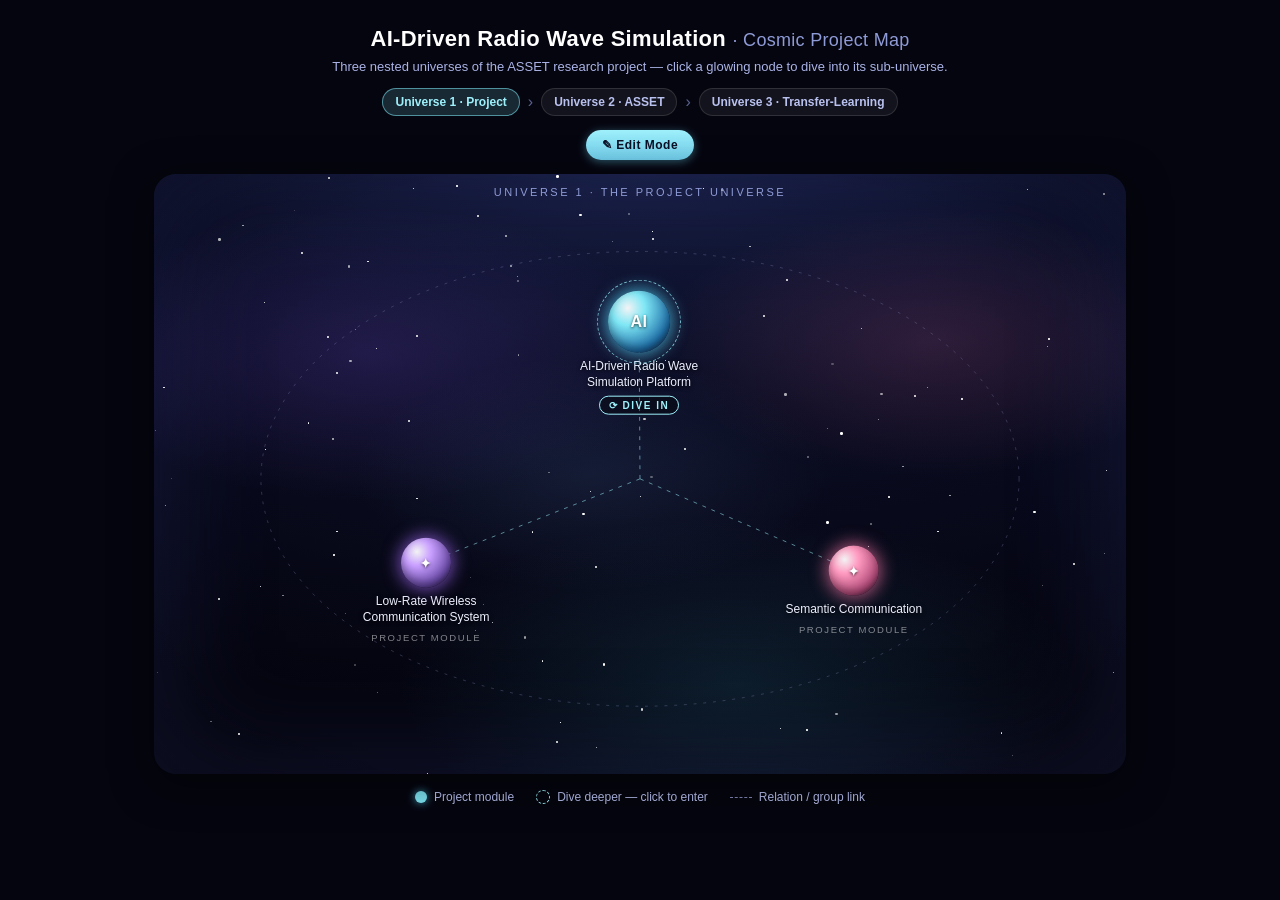
==== asset_cosmic_map.html @ 54007722 "v1.0, 初版" ====
<!DOCTYPE html>
<html lang="en">
<head>
<meta charset="UTF-8">
<meta name="viewport" content="width=device-width, initial-scale=1.0">
<title>AI-Driven Radio Wave Simulation — Cosmic Project Map</title>
<style>
*{box-sizing:border-box;margin:0;padding:0;}
html,body{background:#05050f;}
body{font-family:'Segoe UI',Roboto,'Helvetica Neue',Arial,sans-serif;color:#e9ecff;}
.wrap{max-width:1000px;margin:0 auto;padding:20px 14px 28px;}

.hd{text-align:center;padding:6px 0 14px;}
.title{font-size:22px;font-weight:700;letter-spacing:.3px;color:#fff;}
.title .dim{color:#8f9bd6;font-weight:500;font-size:18px;}
.sub{margin-top:7px;font-size:13px;color:#aab3e6;}
.crumbs{margin-top:14px;display:flex;justify-content:center;align-items:center;gap:8px;flex-wrap:wrap;}
.crumb{padding:6px 12px;border-radius:999px;font-size:12px;font-weight:600;color:#b9c1ef;background:rgba(255,255,255,.06);border:1px solid rgba(255,255,255,.12);cursor:pointer;transition:.2s;}
.crumb.active{background:rgba(127,231,245,.16);border-color:rgba(127,231,245,.55);color:#9ef0fb;}
.crumb:hover{background:rgba(255,255,255,.12);}
.sep{color:#5a628f;}
.editbar{margin-top:14px;display:flex;justify-content:center;align-items:center;gap:10px;flex-wrap:wrap;}
.ebtn{font-size:12px;font-weight:700;letter-spacing:.5px;color:#0b1026;background:linear-gradient(180deg,#9ef0fb,#6fcbe8);border:none;border-radius:999px;padding:8px 16px;cursor:pointer;transition:.2s;box-shadow:0 2px 10px rgba(110,220,250,.4);}
.ebtn:hover{filter:brightness(1.08);}
.ebtn.on{background:linear-gradient(180deg,#ffd98a,#e8b54a);color:#221602;}
.ehint{font-size:11.5px;color:#aab3e6;max-width:540px;}

.stage{position:relative;min-height:600px;border-radius:22px;overflow:hidden;
  background:radial-gradient(120% 90% at 50% 0%, #151b3d 0%, #0a0c22 45%, #05050f 100%);
  box-shadow:inset 0 0 120px rgba(60,70,160,.25), 0 10px 40px rgba(0,0,0,.5);}
.nebula{position:absolute;inset:0;pointer-events:none;
  background:
    radial-gradient(45% 35% at 22% 30%, rgba(120,80,220,.20), transparent 70%),
    radial-gradient(40% 32% at 80% 28%, rgba(230,110,170,.16), transparent 70%),
    radial-gradient(50% 40% at 60% 85%, rgba(60,170,200,.14), transparent 70%),
    radial-gradient(35% 28% at 45% 50%, rgba(120,180,255,.10), transparent 70%);}
.star{position:absolute;border-radius:50%;background:#fff;pointer-events:none;}
.star.tw{animation:tw 3s ease-in-out infinite;}
@keyframes tw{0%,100%{opacity:.12;}50%{opacity:.85;}}
.stage::after{content:"";position:absolute;inset:0;pointer-events:none;background:radial-gradient(90% 90% at 50% 50%, transparent 58%, rgba(0,0,0,.5) 100%);}

.level{position:absolute;inset:0;opacity:0;visibility:hidden;transform:scale(.95);
  transition:opacity .4s ease, transform .4s ease, visibility 0s linear .4s;}
.level.active{opacity:1;visibility:visible;transform:scale(1);
  transition:opacity .4s ease, transform .4s ease, visibility 0s linear 0s;}
.level.leave-deep{transform:scale(1.1);}
.level.leave-shallow{transform:scale(.88);}
.level.enter-deep{transform:scale(1.02);}
.level.enter-shallow{transform:scale(.98);}
.lv-title{position:absolute;top:12px;left:0;right:0;text-align:center;font-size:11px;letter-spacing:2.5px;color:#8f9bd6;text-transform:uppercase;pointer-events:none;}

.links{position:absolute;inset:0;width:100%;height:100%;pointer-events:none;}

.node{position:absolute;transform:translate(-50%,-50%);display:flex;flex-direction:column;align-items:center;gap:6px;cursor:default;z-index:2;}
.node.clickable{cursor:pointer;}
.orb{position:relative;width:50px;height:50px;border-radius:50%;display:flex;align-items:center;justify-content:center;
  background:radial-gradient(circle at 32% 28%, rgba(255,255,255,.95) 0%, var(--c1) 28%, var(--c2) 70%, rgba(15,8,35,.95) 100%);
  box-shadow:0 0 16px 3px var(--glow), inset 0 -4px 8px rgba(0,0,0,.35);
  color:#fff;font-weight:800;font-size:13px;letter-spacing:.5px;}
.orb.core{width:62px;height:62px;font-size:16px;}
.orb .mono{text-shadow:0 1px 3px rgba(0,0,0,.7);}
.node .label{max-width:150px;text-align:center;font-size:12px;line-height:1.32;color:#edf0ff;font-weight:500;text-shadow:0 1px 4px rgba(0,0,0,.9);}
.node .tag{font-size:9.5px;letter-spacing:1.6px;color:rgba(255,255,255,.5);text-transform:uppercase;}
.dive{font-size:10px;font-weight:700;letter-spacing:1.5px;color:var(--dc);background:rgba(0,0,0,.35);border:1px solid var(--dc);padding:3px 9px;border-radius:999px;animation:pulse 1.8s ease-in-out infinite;}
@keyframes pulse{0%,100%{box-shadow:0 0 0 0 rgba(255,255,255,0);}50%{box-shadow:0 0 12px 1px var(--glow);}}
.ring{position:absolute;left:50%;top:50%;width:84px;height:84px;margin-left:-42px;margin-top:-42px;border-radius:50%;border:1.5px dashed var(--dc);opacity:.75;animation:spin 16s linear infinite;pointer-events:none;}
@keyframes spin{to{transform:rotate(360deg);}}
.orbwrap{position:relative;display:flex;align-items:center;justify-content:center;}
.gchip{position:absolute;transform:translate(-50%,-50%);font-size:10.5px;letter-spacing:1.5px;color:var(--gc);text-transform:uppercase;white-space:nowrap;background:rgba(5,5,15,.5);border:1px solid var(--gc);border-radius:999px;padding:4px 11px;z-index:2;}
.pos{display:none;font-size:9.5px;font-weight:600;letter-spacing:.3px;color:#9ef0fb;background:rgba(0,0,0,.55);border:1px solid rgba(158,240,251,.35);padding:1px 6px;border-radius:6px;white-space:nowrap;z-index:3;}
.backbtn{position:absolute;left:12px;bottom:12px;z-index:6;font-size:12px;font-weight:700;letter-spacing:.5px;color:#0b1026;background:linear-gradient(180deg,#c9c3ff,#9e8ce8);border:none;border-radius:999px;padding:8px 16px;cursor:pointer;box-shadow:0 2px 12px rgba(140,120,255,.35);transition:.2s;}
.backbtn:hover{filter:brightness(1.08);}
.editing .pos{display:block;}
.editing .node,.editing .gchip{cursor:grab;touch-action:none;}
.editing .node:active,.editing .gchip:active{cursor:grabbing;}

.legend{display:flex;flex-wrap:wrap;gap:14px 22px;justify-content:center;margin-top:16px;font-size:12px;color:#b9c1ef;}
.legend .li{display:flex;align-items:center;gap:7px;}
.legend .dot{width:12px;height:12px;border-radius:50%;display:inline-block;}
.legend .ldot{width:14px;height:14px;border-radius:50%;border:1.5px dashed #9ef0fb;display:inline-block;}
.legend .ln{width:22px;height:0;border-top:1.5px dashed #7f86b5;display:inline-block;}

@media (max-width:560px){
  .title{font-size:18px;} .title .dim{font-size:15px;}
  .sub{font-size:12px;}
  .stage{min-height:640px;}
  .orb{width:40px;height:40px;font-size:11px;}
  .orb.core{width:48px;height:48px;font-size:14px;}
  .ring{width:66px;height:66px;margin-left:-33px;margin-top:-33px;}
  .node .label{max-width:96px;font-size:10.5px;line-height:1.25;}
  .dive{font-size:9px;padding:2px 7px;}
  .gchip{font-size:9px;padding:3px 8px;}
  .backbtn{left:8px;bottom:8px;font-size:11px;padding:7px 13px;}
}
</style>
</head>
<body>
<div class="wrap">
  <div class="hd">
    <div class="title">AI-Driven Radio Wave Simulation <span class="dim">· Cosmic Project Map</span></div>
    <div class="sub">Three nested universes of the ASSET research project — click a glowing node to dive into its sub-universe.</div>
    <div class="crumbs">
      <span class="crumb active" data-l="1">Universe 1 · Project</span><span class="sep">›</span>
      <span class="crumb" data-l="2">Universe 2 · ASSET</span><span class="sep">›</span>
      <span class="crumb" data-l="3">Universe 3 · Transfer-Learning</span>
    </div>
    <div class="editbar">
      <button id="editBtn" class="ebtn" type="button">✎ Edit Mode</button>
      <button id="copyBtn" class="ebtn" type="button" style="display:none;">📋 Copy positions</button>
      <span id="editHint" class="ehint" style="display:none;">Drag any module to reposition — numbers update live. When done, click Copy positions and paste the list into chat, or just tell me the positions.</span>
    </div>
  </div>

  <div class="stage" id="stage">
    <div class="nebula" id="nebula"></div>

    <!-- LEVEL 1 : THE PROJECT UNIVERSE -->
    <div class="level active" id="lv1">
      <div class="lv-title">Universe 1 · The Project Universe</div>
      <svg class="links" viewBox="0 0 1000 620" preserveAspectRatio="none">
        <ellipse cx="500" cy="315" rx="390" ry="235" stroke="#7f86b5" stroke-dasharray="3 7" fill="none" opacity=".35"/>
        <line x1="500" y1="315" x2="499" y2="184.76" stroke="#9ef0fb" stroke-dasharray="4 6" opacity=".55" data-src-xy="500,315" data-dst="g1"/>
        <line x1="500" y1="315" x2="280" y2="430" stroke="#9ef0fb" stroke-dasharray="4 6" opacity=".55" data-src-xy="500,315" data-dst="g2"/>
        <line x1="500" y1="315" x2="720" y2="430" stroke="#9ef0fb" stroke-dasharray="4 6" opacity=".55" data-src-xy="500,315" data-dst="g3"/>
      </svg>
      <div class="node clickable" data-id="g1" style="left:49.9%;top:29.8%;--dc:#9ef0fb;--glow:rgba(80,200,235,.7);" data-goto="2">
        <div class="orbwrap">
          <div class="ring"></div>
          <div class="orb core" style="--c1:#7fe7f5;--c2:#1f6fa8;--glow:rgba(80,200,235,.7);"><span class="mono">AI</span></div>
        </div>
        <div class="label">AI-Driven Radio Wave Simulation Platform</div>
        <div class="dive">⟳ DIVE IN</div>
      </div>
      <div class="node" data-id="g2" style="left:28%;top:69.4%;">
        <div class="orb" style="--c1:#c9a0ff;--c2:#6a4aa8;--glow:rgba(170,110,255,.6);"><span class="mono">✦</span></div>
        <div class="label">Low-Rate Wireless Communication System</div>
        <div class="tag">Project Module</div>
      </div>
      <div class="node" data-id="g3" style="left:72%;top:69.4%;">
        <div class="orb" style="--c1:#ff9ac0;--c2:#b04a78;--glow:rgba(255,120,170,.6);"><span class="mono">✦</span></div>
        <div class="label">Semantic Communication</div>
        <div class="tag">Project Module</div>
      </div>
    </div>

    <!-- LEVEL 2 : THE ASSET UNIVERSE -->
    <div class="level" id="lv2">
      <div class="lv-title">Universe 2 · The ASSET Universe</div>
      <svg class="links" viewBox="0 0 1000 620" preserveAspectRatio="none">
        <!-- orbit rings removed to fit the new freeform layout -->
        <line x1="500" y1="334.8" x2="342" y2="193.44" stroke="#b98cff" stroke-dasharray="3 5" opacity=".5" data-src="asset" data-dst="a1"/>
        <line x1="500" y1="334.8" x2="152" y2="234.36" stroke="#b98cff" stroke-dasharray="3 5" opacity=".5" data-src="asset" data-dst="a2"/>
        <line x1="500" y1="334.8" x2="165" y2="441.44" stroke="#b98cff" stroke-dasharray="3 5" opacity=".5" data-src="asset" data-dst="a3"/>
        <line x1="500" y1="334.8" x2="348" y2="481.74" stroke="#b98cff" stroke-dasharray="3 5" opacity=".5" data-src="asset" data-dst="a4"/>
        <line x1="500" y1="334.8" x2="627" y2="196.54" stroke="#ff8ab8" stroke-dasharray="3 5" opacity=".5" data-src="asset" data-dst="b1"/>
        <line x1="500" y1="334.8" x2="780" y2="195.3" stroke="#ff8ab8" stroke-dasharray="3 5" opacity=".5" data-src="asset" data-dst="b2"/>
        <line x1="500" y1="334.8" x2="886" y2="345.96" stroke="#ff8ab8" stroke-dasharray="3 5" opacity=".5" data-src="asset" data-dst="b3"/>
        <line x1="500" y1="334.8" x2="806" y2="456.94" stroke="#ff8ab8" stroke-dasharray="3 5" opacity=".5" data-src="asset" data-dst="b4"/>
        <line x1="500" y1="334.8" x2="633" y2="473.06" stroke="#ff8ab8" stroke-dasharray="3 5" opacity=".5" data-src="asset" data-dst="b5"/>
      </svg>
      <div class="gchip" data-id="chip1" style="left:15.2%;top:14.3%;--gc:#b98cff;">Group 1 · Learning &amp; Large-Scale</div>
      <div class="gchip" data-id="chip2" style="left:86%;top:19%;--gc:#ff8ab8;">Group 2 · Rendering &amp; Small-Scale</div>
      <div class="node clickable" data-id="asset" style="left:50%;top:54%;--dc:#ffd98a;--glow:rgba(255,190,100,.7);" data-goto="3">
        <div class="orbwrap">
          <div class="ring"></div>
          <div class="orb core" style="--c1:#ffe08a;--c2:#c07a20;--glow:rgba(255,190,100,.7);"><span class="mono">ASSET</span></div>
        </div>
        <div class="label">ASSET Core</div>
        <div class="dive">⟳ DIVE IN</div>
      </div>
      <div class="node" data-id="a1" style="left:34.2%;top:31.2%;">
        <div class="orb" style="--c1:#c9a0ff;--c2:#6a4aa8;--glow:rgba(170,110,255,.6);"><span class="mono">✦</span></div>
        <div class="label">Federated Transfer Learning</div>
        <div class="tag">Module</div>
      </div>
      <div class="node" data-id="a2" style="left:15.2%;top:37.8%;">
        <div class="orb" style="--c1:#c9a0ff;--c2:#6a4aa8;--glow:rgba(170,110,255,.6);"><span class="mono">✦</span></div>
        <div class="label">Clustering</div>
        <div class="tag">Module</div>
      </div>
      <div class="node" data-id="a3" style="left:16.5%;top:71.2%;">
        <div class="orb" style="--c1:#c9a0ff;--c2:#6a4aa8;--glow:rgba(170,110,255,.6);"><span class="mono">✦</span></div>
        <div class="label">Regional Knowledge-Weighted Fusion</div>
        <div class="tag">Module</div>
      </div>
      <div class="node" data-id="a4" style="left:34.8%;top:77.7%;">
        <div class="orb" style="--c1:#c9a0ff;--c2:#6a4aa8;--glow:rgba(170,110,255,.6);"><span class="mono">✦</span></div>
        <div class="label">Large-Scale Radio Wave Simulation</div>
        <div class="tag">Module</div>
      </div>
      <div class="node" data-id="b1" style="left:62.7%;top:31.7%;">
        <div class="orb" style="--c1:#ff9ac0;--c2:#b04a78;--glow:rgba(255,120,170,.6);"><span class="mono">3DGS</span></div>
        <div class="label">3DGS</div>
        <div class="tag">Module</div>
      </div>
      <div class="node" data-id="b2" style="left:78%;top:31.5%;">
        <div class="orb" style="--c1:#ff9ac0;--c2:#b04a78;--glow:rgba(255,120,170,.6);"><span class="mono">UE5</span></div>
        <div class="label">UE5</div>
        <div class="tag">Module</div>
      </div>
      <div class="node" data-id="b3" style="left:88.6%;top:55.8%;">
        <div class="orb" style="--c1:#ff9ac0;--c2:#b04a78;--glow:rgba(255,120,170,.6);"><span class="mono">✦</span></div>
        <div class="label">Physical Phenomena Simulation</div>
        <div class="tag">Module</div>
      </div>
      <div class="node" data-id="b4" style="left:80.6%;top:73.7%;">
        <div class="orb" style="--c1:#ff9ac0;--c2:#b04a78;--glow:rgba(255,120,170,.6);"><span class="mono">✦</span></div>
        <div class="label">Measured-Data Calibration</div>
        <div class="tag">Module</div>
      </div>
      <div class="node" data-id="b5" style="left:63.3%;top:76.3%;">
        <div class="orb" style="--c1:#ff9ac0;--c2:#b04a78;--glow:rgba(255,120,170,.6);"><span class="mono">✦</span></div>
        <div class="label">Small-Scale Radio Wave Simulation</div>
        <div class="tag">Module</div>
      </div>
    </div>

    <!-- LEVEL 3 : THE TRANSFER-LEARNING UNIVERSE -->
    <div class="level" id="lv3">
      <div class="lv-title">Universe 3 · The Transfer-Learning Universe</div>
      <svg class="links" viewBox="0 0 1000 620" preserveAspectRatio="none">
        <line x1="503" y1="356.5" x2="501" y2="136.4" stroke="#9ef0fb" stroke-dasharray="3 5" opacity=".5" data-src="tls" data-dst="c1"/>
        <line x1="503" y1="356.5" x2="300" y2="469.96" stroke="#ffd98a" stroke-dasharray="3 5" opacity=".5" data-src="tls" data-dst="c2"/>
        <line x1="503" y1="356.5" x2="695" y2="476.78" stroke="#ffd98a" stroke-dasharray="3 5" opacity=".5" data-src="tls" data-dst="c3"/>
      </svg>
      <div class="gchip" data-id="chip3" style="left:67.2%;top:13.8%;--gc:#9ef0fb;">Branch A</div>
      <div class="gchip" data-id="chip4" style="left:49.2%;top:88.9%;--gc:#ffd98a;">Branch B</div>
      <div class="node" data-id="tls" style="left:50.3%;top:57.5%;">
        <div class="orb core" style="--c1:#7fe7f5;--c2:#1f6fa8;--glow:rgba(80,200,235,.7);"><span class="mono">TLS</span></div>
        <div class="label">Transfer Learning Radio Wave Simulation System</div>
        <div class="tag">System Core</div>
      </div>
      <div class="node" data-id="c1" style="left:50.1%;top:22%;">
        <div class="orb" style="--c1:#7fe7f5;--c2:#1f6fa8;--glow:rgba(80,200,235,.6);"><span class="mono">URAS</span></div>
        <div class="label">URAS Active Sampling</div>
        <div class="tag">Module</div>
      </div>
      <div class="node" data-id="c2" style="left:30%;top:75.8%;">
        <div class="orb" style="--c1:#ffd98a;--c2:#b07420;--glow:rgba(255,190,100,.6);"><span class="mono">✦</span></div>
        <div class="label">Active Update</div>
        <div class="tag">Module</div>
      </div>
      <div class="node" data-id="c3" style="left:69.5%;top:76.9%;">
        <div class="orb" style="--c1:#ffd98a;--c2:#b07420;--glow:rgba(255,190,100,.6);"><span class="mono">✦</span></div>
        <div class="label">Knowledge Fusion</div>
        <div class="tag">Module</div>
      </div>
    </div>
    <button id="backBtn" class="backbtn" type="button" style="display:none;">← Back</button>
  </div>

  <div class="legend">
    <span class="li"><span class="dot" style="background:#7fe7f5;box-shadow:0 0 8px rgba(80,200,235,.8);"></span>Project module</span>
    <span class="li"><span class="ldot"></span>Dive deeper — click to enter</span>
    <span class="li"><span class="ln"></span>Relation / group link</span>
  </div>
</div>

<script>
(function(){
  try{
    var nebula=document.getElementById('nebula');
    if(nebula){
      for(var i=0;i<110;i++){
        var s=document.createElement('div');
        var tw=Math.random()<0.45;
        s.className=tw?'star tw':'star';
        var sz=Math.random()*2+0.6;
        s.style.width=sz+'px'; s.style.height=sz+'px';
        s.style.left=(Math.random()*100)+'%';
        s.style.top=(Math.random()*100)+'%';
        if(!tw){ s.style.opacity=(0.25+Math.random()*0.6); }
        if(tw){ s.style.animationDelay=(Math.random()*3)+'s'; }
        nebula.appendChild(s);
      }
    }
    var state={current:1,busy:false};
    var levels={1:document.getElementById('lv1'),2:document.getElementById('lv2'),3:document.getElementById('lv3')};
    var crumbs=document.querySelectorAll('.crumb');
    function setCrumb(l){
      for(var i=0;i<crumbs.length;i++){
        if(parseInt(crumbs[i].getAttribute('data-l'),10)===l){ crumbs[i].classList.add('active'); }
        else{ crumbs[i].classList.remove('active'); }
      }
    }
    function go(n){
      if(n===state.current||state.busy){ return; }
      var cur=levels[state.current];
      var nxt=levels[n];
      if(!cur||!nxt){ return; }
      state.busy=true;
      var deeper=n>state.current;
      nxt.classList.add('active');
      if(deeper){ cur.classList.add('leave-deep'); nxt.classList.add('enter-deep'); }
      else{ cur.classList.add('leave-shallow'); nxt.classList.add('enter-shallow'); }
      state.current=n;
      setCrumb(n);
      updateBack();
      setTimeout(function(){
        cur.classList.remove('active','leave-deep','leave-shallow');
        nxt.classList.remove('enter-deep','enter-shallow');
        state.busy=false;
      },430);
    }
    var clickables=document.querySelectorAll('.node.clickable');
    for(var k=0;k<clickables.length;k++){
      clickables[k].addEventListener('click',function(){
        if(editing){ return; }
        var t=this.getAttribute('data-goto');
        if(t){ go(parseInt(t,10)); }
      });
    }
    for(var m=0;m<crumbs.length;m++){
      crumbs[m].addEventListener('click',function(){
        go(parseInt(this.getAttribute('data-l'),10));
      });
    }

    // Back-to-previous-universe button
    var backBtn=document.getElementById('backBtn');
    function updateBack(){
      if(!backBtn){ return; }
      if(state.current>1){
        backBtn.style.display='inline-block';
        backBtn.textContent='← Back to Universe '+(state.current-1);
      }else{
        backBtn.style.display='none';
      }
    }
    if(backBtn){ backBtn.addEventListener('click',function(){ go(state.current-1); }); }
    updateBack();

    // ================= Edit mode: drag to reposition =================
    var editing=false;
    var editBtn=document.getElementById('editBtn');
    var copyBtn=document.getElementById('copyBtn');
    var editHint=document.getElementById('editHint');
    var wrap=document.querySelector('.wrap');
    var allPos=stage.querySelectorAll('.node, .gchip');
    var nodeById={};
    for(var pi=0;pi<allPos.length;pi++){ nodeById[allPos[pi].getAttribute('data-id')]=allPos[pi]; }
    function clampV(v,a,b){ return Math.max(a, Math.min(b, v)); }
    function makeReadouts(){
      for(var i=0;i<allPos.length;i++){
        var n=allPos[i];
        if(n && !n.querySelector('.pos')){
          var b=document.createElement('div');
          b.className='pos';
          b.textContent='L '+parseFloat(n.style.left).toFixed(1)+'% · T '+parseFloat(n.style.top).toFixed(1)+'%';
          n.appendChild(b);
        }
      }
    }
    function updateReadout(el){
      var p=el.querySelector('.pos');
      if(p){ p.textContent='L '+parseFloat(el.style.left).toFixed(1)+'% · T '+parseFloat(el.style.top).toFixed(1)+'%'; }
    }
    function centerOf(el){
      var sr=stage.getBoundingClientRect();
      var tgt=el.querySelector('.orb')||el;
      var r=tgt.getBoundingClientRect();
      return [ (r.left-sr.left+r.width/2)/sr.width*1000,
               (r.top-sr.top+r.height/2)/sr.height*620 ];
    }
    function updateLines(id){
      var lines=stage.querySelectorAll('line');
      for(var i=0;i<lines.length;i++){
        var ln=lines[i];
        if(ln.getAttribute('data-dst')!==id && ln.getAttribute('data-src')!==id){ continue; }
        var a, b;
        if(ln.hasAttribute('data-src-xy')){ a=ln.getAttribute('data-src-xy').split(',').map(Number); }
        else{ var se=nodeById[ln.getAttribute('data-src')]; a=se?centerOf(se):[500,300]; }
        var de=nodeById[ln.getAttribute('data-dst')]; b=de?centerOf(de):[500,300];
        ln.setAttribute('x1',a[0]); ln.setAttribute('y1',a[1]);
        ln.setAttribute('x2',b[0]); ln.setAttribute('y2',b[1]);
      }
    }
    var dragState=null;
    function onDown(e){
      if(!editing){ return; }
      var t=e.target.closest('.node, .gchip');
      if(!t || !stage.contains(t)){ return; }
      var r=stage.getBoundingClientRect();
      dragState={el:t, startX:e.clientX, startY:e.clientY,
        baseL:parseFloat(t.style.left)||0, baseT:parseFloat(t.style.top)||0, rect:r};
      try{ t.setPointerCapture(e.pointerId); }catch(err){}
      e.preventDefault();
    }
    function onMove(e){
      if(!dragState){ return; }
      var dx=e.clientX-dragState.startX, dy=e.clientY-dragState.startY;
      var newL=clampV(dragState.baseL + dx/dragState.rect.width*100, 1, 99);
      var newT=clampV(dragState.baseT + dy/dragState.rect.height*100, 1, 99);
      dragState.el.style.left=newL.toFixed(1)+'%';
      dragState.el.style.top=newT.toFixed(1)+'%';
      updateReadout(dragState.el);
      var id=dragState.el.getAttribute('data-id');
      if(id){ updateLines(id); }
    }
    function onUp(){ dragState=null; }
    if(editBtn){
      editBtn.addEventListener('click',function(){
        editing=!editing;
        if(wrap){ wrap.classList.toggle('editing', editing); }
        editBtn.textContent=editing?'✓ Done':'✎ Edit Mode';
        editBtn.classList.toggle('on', editing);
        if(copyBtn){ copyBtn.style.display=editing?'inline-block':'none'; }
        if(editHint){ editHint.style.display=editing?'inline-block':'none'; }
        if(editing){ makeReadouts(); }
      });
    }
    if(copyBtn){
      copyBtn.addEventListener('click',function(){
        var arr=[];
        var items=stage.querySelectorAll('.node, .gchip');
        for(var i=0;i<items.length;i++){
          var id=items[i].getAttribute('data-id');
          if(id){ arr.push(id+' : left='+items[i].style.left+'  top='+items[i].style.top); }
        }
        var text=arr.join('\n');
        var ta=document.createElement('textarea');
        ta.value=text;
        ta.style.position='fixed'; ta.style.opacity='0';
        document.body.appendChild(ta);
        ta.select();
        var ok=false;
        try{ ok=document.execCommand('copy'); }catch(err){}
        document.body.removeChild(ta);
        if(editHint){
          editHint.textContent=ok
            ?'Copied! Paste the list into chat and I will lock it into the file.'
            :'Copy failed — screenshot or read the numbers aloud instead.';
          setTimeout(function(){
            editHint.textContent='Drag any module to reposition — numbers update live. When done, click Copy positions and paste the list into chat, or just tell me the positions.';
          }, 3500);
        }
      });
    }
    document.addEventListener('pointerdown', onDown);
    document.addEventListener('pointermove', onMove);
    document.addEventListener('pointerup', onUp);

    // initialize all line endpoints to sphere centers on load
    for(var li in nodeById){
      if(nodeById.hasOwnProperty(li)){ updateLines(li); }
    }
  }catch(err){ console.error(err); }
})();
</script>
</body>
</html>
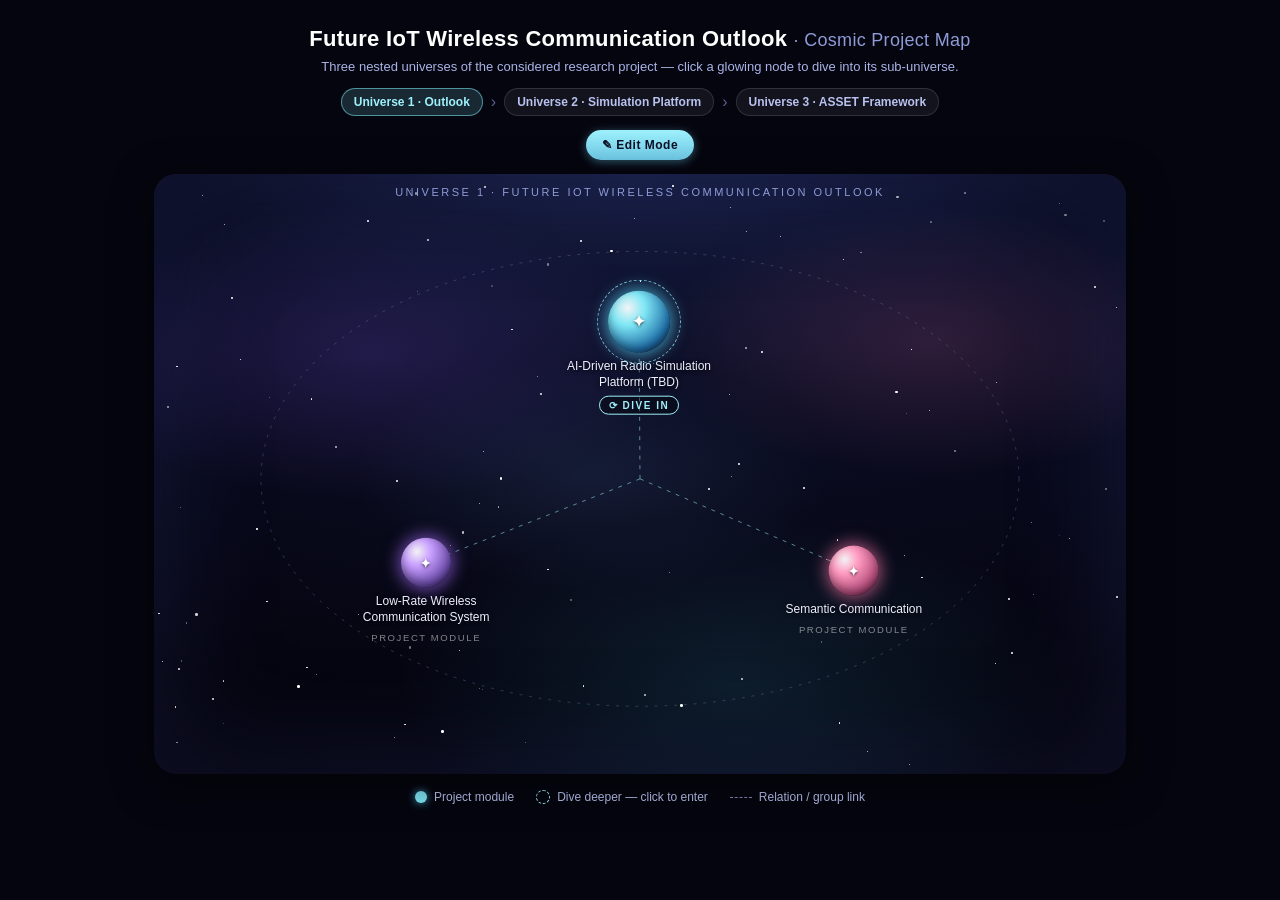
==== commit 091ec153: "v1.1" ====
--- a/asset_cosmic_map.html
+++ b/asset_cosmic_map.html
@@ -3,7 +3,7 @@
 <head>
 <meta charset="UTF-8">
 <meta name="viewport" content="width=device-width, initial-scale=1.0">
-<title>AI-Driven Radio Wave Simulation — Cosmic Project Map</title>
+<title>Future IoT Wireless Communication Outlook</title>
 <style>
 *{box-sizing:border-box;margin:0;padding:0;}
 html,body{background:#05050f;}
@@ -97,12 +97,12 @@
 <body>
 <div class="wrap">
   <div class="hd">
-    <div class="title">AI-Driven Radio Wave Simulation <span class="dim">· Cosmic Project Map</span></div>
-    <div class="sub">Three nested universes of the ASSET research project — click a glowing node to dive into its sub-universe.</div>
+    <div class="title">Future IoT Wireless Communication Outlook <span class="dim">· Cosmic Project Map</span></div>
+    <div class="sub">Three nested universes of the considered research project — click a glowing node to dive into its sub-universe.</div>
     <div class="crumbs">
-      <span class="crumb active" data-l="1">Universe 1 · Project</span><span class="sep">›</span>
-      <span class="crumb" data-l="2">Universe 2 · ASSET</span><span class="sep">›</span>
-      <span class="crumb" data-l="3">Universe 3 · Transfer-Learning</span>
+      <span class="crumb active" data-l="1">Universe 1 · Outlook</span><span class="sep">›</span>
+      <span class="crumb" data-l="2">Universe 2 · Simulation Platform</span><span class="sep">›</span>
+      <span class="crumb" data-l="3">Universe 3 · ASSET Framework</span>
     </div>
     <div class="editbar">
       <button id="editBtn" class="ebtn" type="button">✎ Edit Mode</button>
@@ -116,7 +116,7 @@
 
     <!-- LEVEL 1 : THE PROJECT UNIVERSE -->
     <div class="level active" id="lv1">
-      <div class="lv-title">Universe 1 · The Project Universe</div>
+      <div class="lv-title">Universe 1 · Future IoT Wireless Communication Outlook</div>
       <svg class="links" viewBox="0 0 1000 620" preserveAspectRatio="none">
         <ellipse cx="500" cy="315" rx="390" ry="235" stroke="#7f86b5" stroke-dasharray="3 7" fill="none" opacity=".35"/>
         <line x1="500" y1="315" x2="499" y2="184.76" stroke="#9ef0fb" stroke-dasharray="4 6" opacity=".55" data-src-xy="500,315" data-dst="g1"/>
@@ -126,9 +126,9 @@
       <div class="node clickable" data-id="g1" style="left:49.9%;top:29.8%;--dc:#9ef0fb;--glow:rgba(80,200,235,.7);" data-goto="2">
         <div class="orbwrap">
           <div class="ring"></div>
-          <div class="orb core" style="--c1:#7fe7f5;--c2:#1f6fa8;--glow:rgba(80,200,235,.7);"><span class="mono">AI</span></div>
+          <div class="orb core" style="--c1:#7fe7f5;--c2:#1f6fa8;--glow:rgba(80,200,235,.7);"><span class="mono">✦</span></div>
         </div>
-        <div class="label">AI-Driven Radio Wave Simulation Platform</div>
+        <div class="label">AI-Driven Radio Simulation Platform (TBD)</div>
         <div class="dive">⟳ DIVE IN</div>
       </div>
       <div class="node" data-id="g2" style="left:28%;top:69.4%;">
@@ -145,7 +145,7 @@
 
     <!-- LEVEL 2 : THE ASSET UNIVERSE -->
     <div class="level" id="lv2">
-      <div class="lv-title">Universe 2 · The ASSET Universe</div>
+      <div class="lv-title">Universe 2 · AI-Driven Radio Simulation Platform (TBD)</div>
       <svg class="links" viewBox="0 0 1000 620" preserveAspectRatio="none">
         <!-- orbit rings removed to fit the new freeform layout -->
         <line x1="500" y1="334.8" x2="342" y2="193.44" stroke="#b98cff" stroke-dasharray="3 5" opacity=".5" data-src="asset" data-dst="a1"/>
@@ -158,14 +158,14 @@
         <line x1="500" y1="334.8" x2="806" y2="456.94" stroke="#ff8ab8" stroke-dasharray="3 5" opacity=".5" data-src="asset" data-dst="b4"/>
         <line x1="500" y1="334.8" x2="633" y2="473.06" stroke="#ff8ab8" stroke-dasharray="3 5" opacity=".5" data-src="asset" data-dst="b5"/>
       </svg>
-      <div class="gchip" data-id="chip1" style="left:15.2%;top:14.3%;--gc:#b98cff;">Group 1 · Learning &amp; Large-Scale</div>
-      <div class="gchip" data-id="chip2" style="left:86%;top:19%;--gc:#ff8ab8;">Group 2 · Rendering &amp; Small-Scale</div>
+      <div class="gchip" data-id="chip1" style="left:20%;top:15%;--gc:#b98cff;">Project 1 · Large-Scale Radio Simulation</div>
+      <div class="gchip" data-id="chip2" style="left:80%;top:15%;--gc:#ff8ab8;">Project 2 · Small-Scale Radio Simulation</div>
       <div class="node clickable" data-id="asset" style="left:50%;top:54%;--dc:#ffd98a;--glow:rgba(255,190,100,.7);" data-goto="3">
         <div class="orbwrap">
           <div class="ring"></div>
-          <div class="orb core" style="--c1:#ffe08a;--c2:#c07a20;--glow:rgba(255,190,100,.7);"><span class="mono">ASSET</span></div>
+          <div class="orb core" style="--c1:#ffe08a;--c2:#c07a20;--glow:rgba(255,190,100,.7);"><span class="mono">✦</span></div>
         </div>
-        <div class="label">ASSET Core</div>
+        <div class="label">ASSET Framework</div>
         <div class="dive">⟳ DIVE IN</div>
       </div>
       <div class="node" data-id="a1" style="left:34.2%;top:31.2%;">
@@ -175,26 +175,26 @@
       </div>
       <div class="node" data-id="a2" style="left:15.2%;top:37.8%;">
         <div class="orb" style="--c1:#c9a0ff;--c2:#6a4aa8;--glow:rgba(170,110,255,.6);"><span class="mono">✦</span></div>
-        <div class="label">Clustering</div>
-        <div class="tag">Module</div>
-      </div>
-      <div class="node" data-id="a3" style="left:16.5%;top:71.2%;">
+        <div class="label">Geospatial Clustering</div>
+        <div class="tag">Module</div>
+      </div>
+      <div class="node" data-id="a3" style="left:15.2%;top:71.2%;">
         <div class="orb" style="--c1:#c9a0ff;--c2:#6a4aa8;--glow:rgba(170,110,255,.6);"><span class="mono">✦</span></div>
-        <div class="label">Regional Knowledge-Weighted Fusion</div>
+        <div class="label">Weighted Knowledge Fusion Mechanism</div>
         <div class="tag">Module</div>
       </div>
       <div class="node" data-id="a4" style="left:34.8%;top:77.7%;">
         <div class="orb" style="--c1:#c9a0ff;--c2:#6a4aa8;--glow:rgba(170,110,255,.6);"><span class="mono">✦</span></div>
-        <div class="label">Large-Scale Radio Wave Simulation</div>
-        <div class="tag">Module</div>
-      </div>
-      <div class="node" data-id="b1" style="left:62.7%;top:31.7%;">
-        <div class="orb" style="--c1:#ff9ac0;--c2:#b04a78;--glow:rgba(255,120,170,.6);"><span class="mono">3DGS</span></div>
+        <div class="label">Large-Scale Spatial Modeling (LSSM)</div>
+        <div class="tag">Module</div>
+      </div>
+      <div class="node" data-id="b1" style="left:65.8%;top:31.2%;">
+        <div class="orb" style="--c1:#ff9ac0;--c2:#b04a78;--glow:rgba(255,120,170,.6);"><span class="mono">✦</span></div>
         <div class="label">3DGS</div>
         <div class="tag">Module</div>
       </div>
-      <div class="node" data-id="b2" style="left:78%;top:31.5%;">
-        <div class="orb" style="--c1:#ff9ac0;--c2:#b04a78;--glow:rgba(255,120,170,.6);"><span class="mono">UE5</span></div>
+      <div class="node" data-id="b2" style="left:80%;top:31.2%;">
+        <div class="orb" style="--c1:#ff9ac0;--c2:#b04a78;--glow:rgba(255,120,170,.6);"><span class="mono">✦</span></div>
         <div class="label">UE5</div>
         <div class="tag">Module</div>
       </div>
@@ -203,35 +203,35 @@
         <div class="label">Physical Phenomena Simulation</div>
         <div class="tag">Module</div>
       </div>
-      <div class="node" data-id="b4" style="left:80.6%;top:73.7%;">
+      <div class="node" data-id="b4" style="left:80%;top:77.7%;">
         <div class="orb" style="--c1:#ff9ac0;--c2:#b04a78;--glow:rgba(255,120,170,.6);"><span class="mono">✦</span></div>
         <div class="label">Measured-Data Calibration</div>
         <div class="tag">Module</div>
       </div>
-      <div class="node" data-id="b5" style="left:63.3%;top:76.3%;">
-        <div class="orb" style="--c1:#ff9ac0;--c2:#b04a78;--glow:rgba(255,120,170,.6);"><span class="mono">✦</span></div>
-        <div class="label">Small-Scale Radio Wave Simulation</div>
+      <div class="node" data-id="b5" style="left:65.2%;top:77.7%;">
+        <div class="orb" style="--c1:#ff9ac0;--c2:#b04a78;--glow:rgba(255,120,170,.6);"><span class="mono">✦</span></div>
+        <div class="label">Small-Scale Spatial Modeling (SSSM)</div>
         <div class="tag">Module</div>
       </div>
     </div>
 
     <!-- LEVEL 3 : THE TRANSFER-LEARNING UNIVERSE -->
     <div class="level" id="lv3">
-      <div class="lv-title">Universe 3 · The Transfer-Learning Universe</div>
+      <div class="lv-title">Universe 3 · ASSET Framework</div>
       <svg class="links" viewBox="0 0 1000 620" preserveAspectRatio="none">
         <line x1="503" y1="356.5" x2="501" y2="136.4" stroke="#9ef0fb" stroke-dasharray="3 5" opacity=".5" data-src="tls" data-dst="c1"/>
         <line x1="503" y1="356.5" x2="300" y2="469.96" stroke="#ffd98a" stroke-dasharray="3 5" opacity=".5" data-src="tls" data-dst="c2"/>
         <line x1="503" y1="356.5" x2="695" y2="476.78" stroke="#ffd98a" stroke-dasharray="3 5" opacity=".5" data-src="tls" data-dst="c3"/>
       </svg>
-      <div class="gchip" data-id="chip3" style="left:67.2%;top:13.8%;--gc:#9ef0fb;">Branch A</div>
-      <div class="gchip" data-id="chip4" style="left:49.2%;top:88.9%;--gc:#ffd98a;">Branch B</div>
+      <div class="gchip" data-id="chip3" style="left:62%;top:38.5%;--gc:#9ef0fb;">Part I</div>
+      <div class="gchip" data-id="chip4" style="left:50%;top:80%;--gc:#ffd98a;">Part II</div>
       <div class="node" data-id="tls" style="left:50.3%;top:57.5%;">
-        <div class="orb core" style="--c1:#7fe7f5;--c2:#1f6fa8;--glow:rgba(80,200,235,.7);"><span class="mono">TLS</span></div>
-        <div class="label">Transfer Learning Radio Wave Simulation System</div>
+        <div class="orb core" style="--c1:#7fe7f5;--c2:#1f6fa8;--glow:rgba(80,200,235,.7);"><span class="mono">✦</span></div>
+        <div class="label">Transfer Learning Based Radio Simulation System</div>
         <div class="tag">System Core</div>
       </div>
       <div class="node" data-id="c1" style="left:50.1%;top:22%;">
-        <div class="orb" style="--c1:#7fe7f5;--c2:#1f6fa8;--glow:rgba(80,200,235,.6);"><span class="mono">URAS</span></div>
+        <div class="orb" style="--c1:#7fe7f5;--c2:#1f6fa8;--glow:rgba(80,200,235,.6);"><span class="mono">✦</span></div>
         <div class="label">URAS Active Sampling</div>
         <div class="tag">Module</div>
       </div>
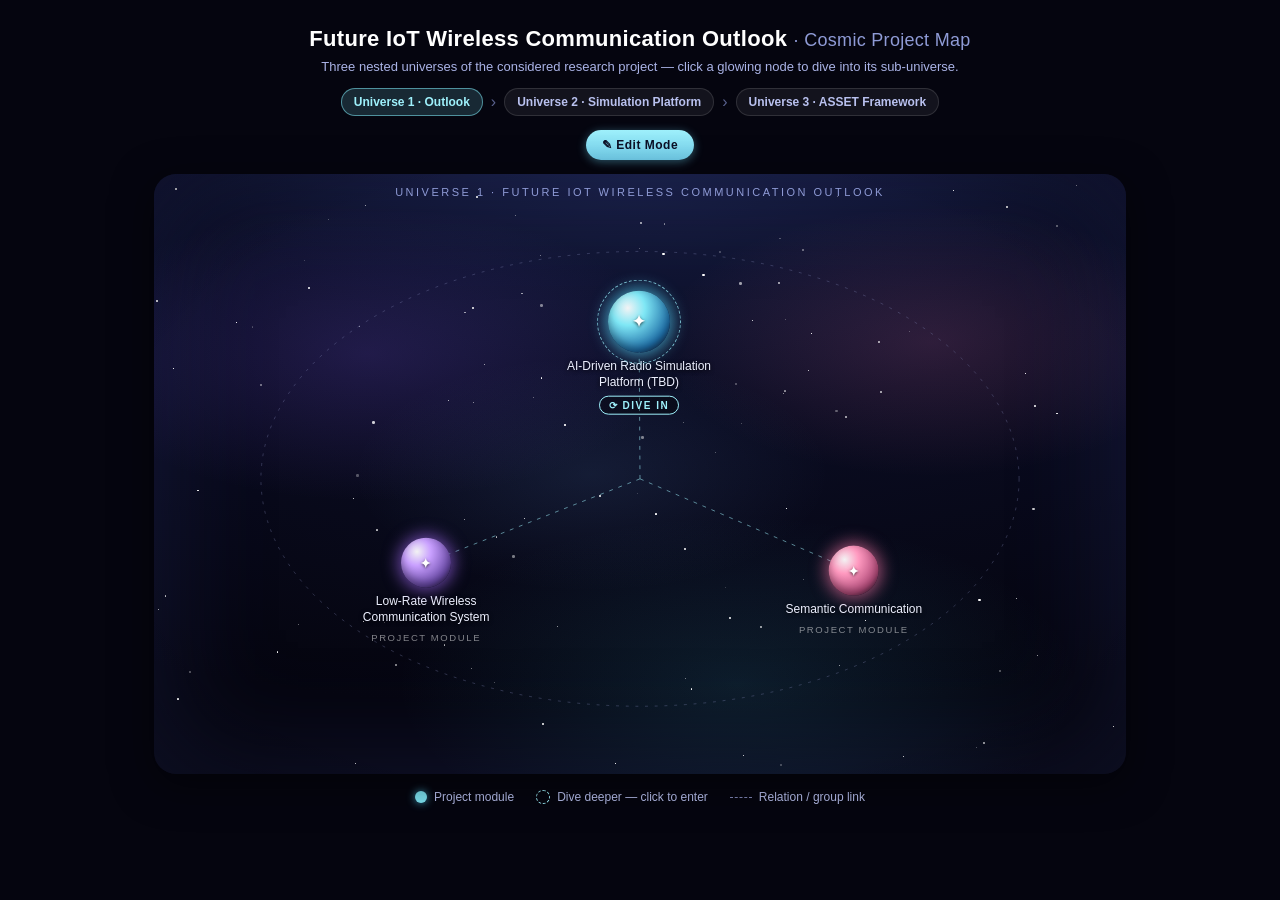
==== commit b558733a: "v1.2" ====
--- a/asset_cosmic_map.html
+++ b/asset_cosmic_map.html
@@ -71,8 +71,23 @@
 .backbtn{position:absolute;left:12px;bottom:12px;z-index:6;font-size:12px;font-weight:700;letter-spacing:.5px;color:#0b1026;background:linear-gradient(180deg,#c9c3ff,#9e8ce8);border:none;border-radius:999px;padding:8px 16px;cursor:pointer;box-shadow:0 2px 12px rgba(140,120,255,.35);transition:.2s;}
 .backbtn:hover{filter:brightness(1.08);}
 .editing .pos{display:block;}
-.editing .node,.editing .gchip{cursor:grab;touch-action:none;}
-.editing .node:active,.editing .gchip:active{cursor:grabbing;}
+.editing .node,.editing .gchip,.editing .asset-orb,.editing .asset-icon{cursor:grab;touch-action:none;}
+.editing .node:active,.editing .gchip:active,.editing .asset-orb:active,.editing .asset-icon:active{cursor:grabbing;}
+.asset-orb,.asset-icon{position:absolute;transform:translate(-50%,-50%);z-index:2;cursor:default;}
+.asset-orb{--size:44px;}
+.asset-orb .orb{width:var(--size);height:var(--size);}
+.asset-icon{--size:40px;}
+.icon-square{width:var(--size);height:var(--size);border-radius:8px;display:flex;align-items:center;justify-content:center;font-weight:900;font-size:calc(var(--size)*0.45);letter-spacing:1px;color:var(--ic);background:rgba(5,5,15,.75);border:2px solid var(--ic);box-shadow:0 0 12px 2px var(--ic), inset 0 0 8px rgba(255,255,255,.08);}
+.del-btn{position:absolute;top:-10px;right:-10px;width:20px;height:20px;border-radius:50%;background:#ff2a6d;color:#fff;font-size:13px;font-weight:900;display:none;align-items:center;justify-content:center;cursor:pointer;z-index:5;border:1px solid rgba(255,255,255,.45);box-shadow:0 0 8px rgba(255,42,109,.6);line-height:1;}
+.editing .asset-orb .del-btn,.editing .asset-icon .del-btn{display:flex;}
+.asset-orb.selected,.asset-icon.selected{outline:2px dashed #9ef0fb;outline-offset:6px;border-radius:10px;}
+.inspector{display:none;flex-wrap:wrap;align-items:center;gap:10px;margin-top:10px;padding:10px 14px;background:rgba(10,15,40,.88);border:1px solid rgba(158,240,251,.3);border-radius:12px;font-size:12px;color:#b9c1ef;}
+.inspector.show{display:flex;}
+.inspector label{display:flex;align-items:center;gap:6px;}
+.inspector input[type=range]{width:120px;accent-color:#9ef0fb;}
+.inspector input[type=color]{width:34px;height:26px;padding:0;border:1px solid rgba(158,240,251,.4);border-radius:6px;background:transparent;cursor:pointer;}
+.inspector .ins-del{background:linear-gradient(180deg,#ff8ab8,#ff2a6d);color:#fff;border:none;border-radius:999px;padding:5px 12px;font-size:11px;font-weight:700;cursor:pointer;box-shadow:0 2px 8px rgba(255,42,109,.4);}
+.inspector #insLabel{font-weight:700;color:#9ef0fb;}
 
 .legend{display:flex;flex-wrap:wrap;gap:14px 22px;justify-content:center;margin-top:16px;font-size:12px;color:#b9c1ef;}
 .legend .li{display:flex;align-items:center;gap:7px;}
@@ -91,6 +106,8 @@
   .dive{font-size:9px;padding:2px 7px;}
   .gchip{font-size:9px;padding:3px 8px;}
   .backbtn{left:8px;bottom:8px;font-size:11px;padding:7px 13px;}
+  .asset-orb{--size:34px;}
+  .asset-icon{--size:32px;}
 }
 </style>
 </head>
@@ -107,7 +124,17 @@
     <div class="editbar">
       <button id="editBtn" class="ebtn" type="button">✎ Edit Mode</button>
       <button id="copyBtn" class="ebtn" type="button" style="display:none;">📋 Copy positions</button>
-      <span id="editHint" class="ehint" style="display:none;">Drag any module to reposition — numbers update live. When done, click Copy positions and paste the list into chat, or just tell me the positions.</span>
+      <button id="addOrbBtn" class="ebtn" type="button" style="display:none;">+ Orb</button>
+      <button id="addPBtn" class="ebtn" type="button" style="display:none;">+ P</button>
+      <button id="addCBtn" class="ebtn" type="button" style="display:none;">+ C</button>
+      <button id="addRBtn" class="ebtn" type="button" style="display:none;">+ R</button>
+      <span id="editHint" class="ehint" style="display:none;">Drag any module to reposition, or use + buttons to add orbs and P/C/R icons. When done, click Copy positions and paste the list into chat, or just tell me the positions.</span>
+      <div id="inspector" class="inspector">
+        <span id="insLabel">Selected: —</span>
+        <label>Size <input id="insSize" type="range" min="20" max="120" value="44"></label>
+        <label>Color <input id="insColor" type="color" value="#7fe7f5"></label>
+        <button id="insDel" class="ins-del" type="button">🗑 Delete</button>
+      </div>
     </div>
   </div>
 
@@ -335,14 +362,26 @@
     var editBtn=document.getElementById('editBtn');
     var copyBtn=document.getElementById('copyBtn');
     var editHint=document.getElementById('editHint');
+    var addOrbBtn=document.getElementById('addOrbBtn');
+    var addPBtn=document.getElementById('addPBtn');
+    var addCBtn=document.getElementById('addCBtn');
+    var addRBtn=document.getElementById('addRBtn');
+    var inspector=document.getElementById('inspector');
+    var insLabel=document.getElementById('insLabel');
+    var insSize=document.getElementById('insSize');
+    var insColor=document.getElementById('insColor');
+    var insDel=document.getElementById('insDel');
+    var selectedEl=null;
     var wrap=document.querySelector('.wrap');
-    var allPos=stage.querySelectorAll('.node, .gchip');
+    var MOVABLE='.node, .gchip, .asset-orb, .asset-icon';
+    var allPos=stage.querySelectorAll(MOVABLE);
     var nodeById={};
     for(var pi=0;pi<allPos.length;pi++){ nodeById[allPos[pi].getAttribute('data-id')]=allPos[pi]; }
     function clampV(v,a,b){ return Math.max(a, Math.min(b, v)); }
     function makeReadouts(){
-      for(var i=0;i<allPos.length;i++){
-        var n=allPos[i];
+      var items=stage.querySelectorAll(MOVABLE);
+      for(var i=0;i<items.length;i++){
+        var n=items[i];
         if(n && !n.querySelector('.pos')){
           var b=document.createElement('div');
           b.className='pos';
@@ -378,16 +417,18 @@
     var dragState=null;
     function onDown(e){
       if(!editing){ return; }
-      var t=e.target.closest('.node, .gchip');
+      if(e.target.closest('.del-btn')){ return; }
+      var t=e.target.closest(MOVABLE);
       if(!t || !stage.contains(t)){ return; }
       var r=stage.getBoundingClientRect();
       dragState={el:t, startX:e.clientX, startY:e.clientY,
-        baseL:parseFloat(t.style.left)||0, baseT:parseFloat(t.style.top)||0, rect:r};
+        baseL:parseFloat(t.style.left)||0, baseT:parseFloat(t.style.top)||0, rect:r, moved:false};
       try{ t.setPointerCapture(e.pointerId); }catch(err){}
       e.preventDefault();
     }
     function onMove(e){
       if(!dragState){ return; }
+      dragState.moved=true;
       var dx=e.clientX-dragState.startX, dy=e.clientY-dragState.startY;
       var newL=clampV(dragState.baseL + dx/dragState.rect.width*100, 1, 99);
       var newT=clampV(dragState.baseT + dy/dragState.rect.height*100, 1, 99);
@@ -397,7 +438,81 @@
       var id=dragState.el.getAttribute('data-id');
       if(id){ updateLines(id); }
     }
-    function onUp(){ dragState=null; }
+    function onUp(e){
+      if(dragState && !dragState.moved && editing){
+        var el=dragState.el;
+        if(el && (el.classList.contains('asset-orb')||el.classList.contains('asset-icon'))){
+          selectAsset(el);
+        }else{
+          deselect();
+        }
+      }
+      dragState=null;
+    }
+
+    // ---- Add placeholder assets (orbs & P/C/R square icons) ----
+    var assetCounter={orb:0,p:0,c:0,r:0};
+    function addAsset(type){
+      var el=document.createElement('div');
+      var key=type.toLowerCase();
+      assetCounter[key]=(assetCounter[key]||0)+1;
+      var id=key+'-'+assetCounter[key];
+      if(type==='orb'){
+        el.className='asset-orb';
+        el.innerHTML='<div class="del-btn">×</div><div class="orb" style="--c1:#7fe7f5;--c2:#1f6fa8;--glow:rgba(80,200,235,.7);"><span class="mono">✦</span></div>';
+      }else{
+        el.className='asset-icon';
+        var colors={P:'#9ef0fb',C:'#ffd98a',R:'#ff9ac0'};
+        var ic=colors[type]||'#9ef0fb';
+        el.innerHTML='<div class="del-btn">×</div><div class="icon-square" style="--ic:'+ic+';">'+type+'</div>';
+      }
+      el.setAttribute('data-id',id);
+      el.style.left=(22+Math.random()*56).toFixed(1)+'%';
+      el.style.top=(32+Math.random()*36).toFixed(1)+'%';
+      var activeLevel=stage.querySelector('.level.active');
+      (activeLevel||stage).appendChild(el);
+      nodeById[id]=el;
+      if(editing){ makeReadouts(); }
+    }
+    if(addOrbBtn){ addOrbBtn.addEventListener('click',function(){ addAsset('orb'); }); }
+    if(addPBtn){ addPBtn.addEventListener('click',function(){ addAsset('P'); }); }
+    if(addCBtn){ addCBtn.addEventListener('click',function(){ addAsset('C'); }); }
+    if(addRBtn){ addRBtn.addEventListener('click',function(){ addAsset('R'); }); }
+    function setAddBtns(show){
+      var d=show?'inline-block':'none';
+      if(addOrbBtn){ addOrbBtn.style.display=d; }
+      if(addPBtn){ addPBtn.style.display=d; }
+      if(addCBtn){ addCBtn.style.display=d; }
+      if(addRBtn){ addRBtn.style.display=d; }
+    }
+    function selectAsset(el){
+      deselect();
+      selectedEl=el;
+      el.classList.add('selected');
+      if(inspector){ inspector.classList.add('show'); }
+      if(insLabel){ insLabel.textContent='Selected: '+el.getAttribute('data-id'); }
+      var size=parseFloat(getComputedStyle(el).getPropertyValue('--size'))||44;
+      if(insSize){ insSize.value=Math.round(size); }
+      if(insColor){
+        var isOrb=el.classList.contains('asset-orb');
+        var child=isOrb?el.querySelector('.orb'):el.querySelector('.icon-square');
+        var prop=isOrb?'--c1':'--ic';
+        var def=isOrb?'#7fe7f5':'#9ef0fb';
+        var c=(child&&child.style.getPropertyValue(prop))||def;
+        insColor.value=c.trim();
+      }
+    }
+    function deselect(){
+      if(selectedEl){ selectedEl.classList.remove('selected'); }
+      selectedEl=null;
+      if(inspector){ inspector.classList.remove('show'); }
+    }
+    function deleteAsset(el){
+      var id=el.getAttribute('data-id');
+      if(id){ delete nodeById[id]; }
+      if(selectedEl===el){ deselect(); }
+      el.remove();
+    }
     if(editBtn){
       editBtn.addEventListener('click',function(){
         editing=!editing;
@@ -406,13 +521,15 @@
         editBtn.classList.toggle('on', editing);
         if(copyBtn){ copyBtn.style.display=editing?'inline-block':'none'; }
         if(editHint){ editHint.style.display=editing?'inline-block':'none'; }
+        setAddBtns(editing);
+        if(!editing){ deselect(); }
         if(editing){ makeReadouts(); }
       });
     }
     if(copyBtn){
       copyBtn.addEventListener('click',function(){
         var arr=[];
-        var items=stage.querySelectorAll('.node, .gchip');
+        var items=stage.querySelectorAll(MOVABLE);
         for(var i=0;i<items.length;i++){
           var id=items[i].getAttribute('data-id');
           if(id){ arr.push(id+' : left='+items[i].style.left+'  top='+items[i].style.top); }
@@ -431,11 +548,38 @@
             ?'Copied! Paste the list into chat and I will lock it into the file.'
             :'Copy failed — screenshot or read the numbers aloud instead.';
           setTimeout(function(){
-            editHint.textContent='Drag any module to reposition — numbers update live. When done, click Copy positions and paste the list into chat, or just tell me the positions.';
+            editHint.textContent='Drag any module to reposition, or use + buttons to add orbs and P/C/R icons. When done, click Copy positions and paste the list into chat, or just tell me the positions.';
           }, 3500);
         }
       });
     }
+
+    // ---- Inspector: size / color / delete for the selected asset ----
+    if(insSize){ insSize.addEventListener('input', function(){ if(selectedEl){ selectedEl.style.setProperty('--size', this.value+'px'); } }); }
+    if(insColor){ insColor.addEventListener('input', function(){
+      if(!selectedEl){ return; }
+      var c=this.value;
+      if(selectedEl.classList.contains('asset-orb')){
+        var orbEl=selectedEl.querySelector('.orb');
+        if(orbEl){ orbEl.style.setProperty('--c1', c); orbEl.style.setProperty('--glow', c); }
+      }else{
+        var iconEl=selectedEl.querySelector('.icon-square');
+        if(iconEl){ iconEl.style.setProperty('--ic', c); }
+      }
+    }); }
+    if(insDel){ insDel.addEventListener('click', function(){ if(selectedEl){ deleteAsset(selectedEl); } }); }
+    document.addEventListener('click', function(e){
+      if(!editing){ return; }
+      var del=e.target.closest('.del-btn');
+      if(del){
+        var ast=del.closest('.asset-orb, .asset-icon');
+        if(ast){ deleteAsset(ast); }
+        return;
+      }
+      if(e.target.closest('.asset-orb, .asset-icon, #inspector, .editbar')){ return; }
+      deselect();
+    });
+
     document.addEventListener('pointerdown', onDown);
     document.addEventListener('pointermove', onMove);
     document.addEventListener('pointerup', onUp);
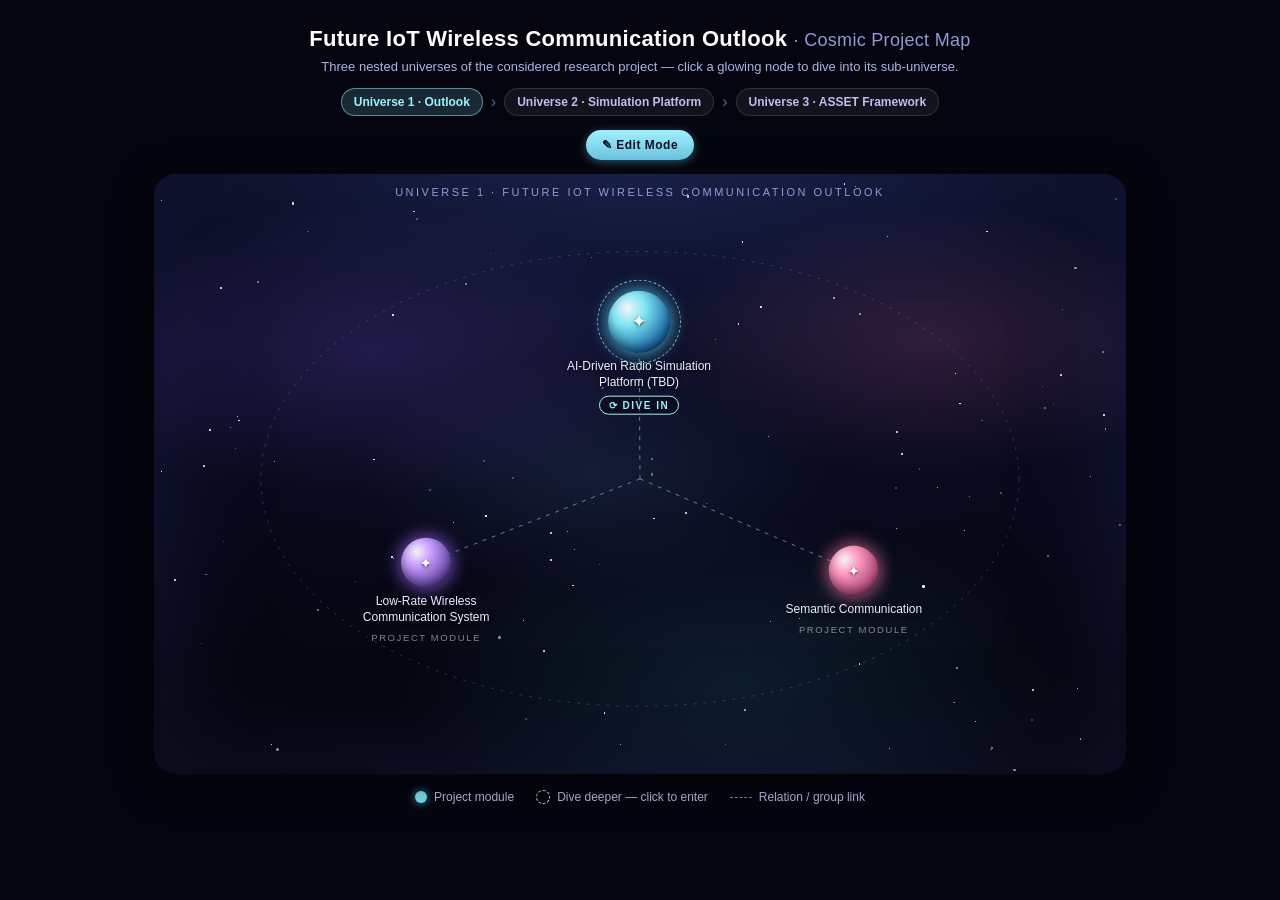
==== commit 2dcb2df6: "v1.2.1" ====
--- a/asset_cosmic_map.html
+++ b/asset_cosmic_map.html
@@ -439,6 +439,8 @@
       if(id){ updateLines(id); }
     }
     function onUp(e){
+      var wasMoved=dragState&&dragState.moved;
+      var movedEl=dragState?dragState.el:null;
       if(dragState && !dragState.moved && editing){
         var el=dragState.el;
         if(el && (el.classList.contains('asset-orb')||el.classList.contains('asset-icon'))){
@@ -448,36 +450,85 @@
         }
       }
       dragState=null;
+      if(wasMoved && movedEl && (movedEl.classList.contains('asset-orb')||movedEl.classList.contains('asset-icon'))){
+        saveAssets();
+      }
     }
 
     // ---- Add placeholder assets (orbs & P/C/R square icons) ----
     var assetCounter={orb:0,p:0,c:0,r:0};
-    function addAsset(type){
+    function addAsset(type, opts){
+      opts=opts||{};
       var el=document.createElement('div');
       var key=type.toLowerCase();
-      assetCounter[key]=(assetCounter[key]||0)+1;
-      var id=key+'-'+assetCounter[key];
+      var num;
+      if(opts.id){
+        var m=opts.id.match(/-(\d+)$/);
+        num=m?parseInt(m[1],10):0;
+        assetCounter[key]=Math.max(assetCounter[key]||0, num);
+      }else{
+        assetCounter[key]=(assetCounter[key]||0)+1;
+        num=assetCounter[key];
+      }
+      var id=opts.id||(key+'-'+num);
       if(type==='orb'){
         el.className='asset-orb';
-        el.innerHTML='<div class="del-btn">×</div><div class="orb" style="--c1:#7fe7f5;--c2:#1f6fa8;--glow:rgba(80,200,235,.7);"><span class="mono">✦</span></div>';
+        var c1=opts.color||'#7fe7f5';
+        var glow=opts.glow||opts.color||'rgba(80,200,235,.7)';
+        el.innerHTML='<div class="del-btn">×</div><div class="orb" style="--c1:'+c1+';--c2:#1f6fa8;--glow:'+glow+';"><span class="mono">✦</span></div>';
       }else{
         el.className='asset-icon';
         var colors={P:'#9ef0fb',C:'#ffd98a',R:'#ff9ac0'};
-        var ic=colors[type]||'#9ef0fb';
+        var ic=opts.color||colors[type]||'#9ef0fb';
         el.innerHTML='<div class="del-btn">×</div><div class="icon-square" style="--ic:'+ic+';">'+type+'</div>';
       }
       el.setAttribute('data-id',id);
-      el.style.left=(22+Math.random()*56).toFixed(1)+'%';
-      el.style.top=(32+Math.random()*36).toFixed(1)+'%';
+      el.style.left=opts.left||((22+Math.random()*56).toFixed(1)+'%');
+      el.style.top=opts.top||((32+Math.random()*36).toFixed(1)+'%');
+      if(opts.size){ el.style.setProperty('--size', opts.size); }
       var activeLevel=stage.querySelector('.level.active');
       (activeLevel||stage).appendChild(el);
       nodeById[id]=el;
       if(editing){ makeReadouts(); }
     }
-    if(addOrbBtn){ addOrbBtn.addEventListener('click',function(){ addAsset('orb'); }); }
-    if(addPBtn){ addPBtn.addEventListener('click',function(){ addAsset('P'); }); }
-    if(addCBtn){ addCBtn.addEventListener('click',function(){ addAsset('C'); }); }
-    if(addRBtn){ addRBtn.addEventListener('click',function(){ addAsset('R'); }); }
+
+    // ---- Persist added assets to localStorage ----
+    var ASSET_KEY='cosmic_map_assets_v1';
+    function saveAssets(){
+      var list=[];
+      var els=stage.querySelectorAll('.asset-orb, .asset-icon');
+      for(var i=0;i<els.length;i++){
+        var el=els[i];
+        var id=el.getAttribute('data-id');
+        var isOrb=el.classList.contains('asset-orb');
+        var type=isOrb?'orb':(el.querySelector('.icon-square')?el.querySelector('.icon-square').textContent:'P');
+        var child=isOrb?el.querySelector('.orb'):el.querySelector('.icon-square');
+        var color=isOrb?(child.style.getPropertyValue('--c1')||'#7fe7f5'):(child.style.getPropertyValue('--ic')||'#9ef0fb');
+        var glow=isOrb?(child.style.getPropertyValue('--glow')||''):'';
+        list.push({
+          id:id, type:type,
+          left:el.style.left, top:el.style.top,
+          size:el.style.getPropertyValue('--size')||'',
+          color:color.trim(), glow:glow.trim()
+        });
+      }
+      try{ localStorage.setItem(ASSET_KEY, JSON.stringify(list)); }catch(e){}
+    }
+    function loadAssets(){
+      try{
+        var raw=localStorage.getItem(ASSET_KEY);
+        if(!raw) return;
+        var list=JSON.parse(raw);
+        for(var i=0;i<list.length;i++){
+          var a=list[i];
+          addAsset(a.type, {id:a.id, left:a.left, top:a.top, size:a.size, color:a.color, glow:a.glow});
+        }
+      }catch(e){}
+    }
+    if(addOrbBtn){ addOrbBtn.addEventListener('click',function(){ addAsset('orb'); saveAssets(); }); }
+    if(addPBtn){ addPBtn.addEventListener('click',function(){ addAsset('P'); saveAssets(); }); }
+    if(addCBtn){ addCBtn.addEventListener('click',function(){ addAsset('C'); saveAssets(); }); }
+    if(addRBtn){ addRBtn.addEventListener('click',function(){ addAsset('R'); saveAssets(); }); }
     function setAddBtns(show){
       var d=show?'inline-block':'none';
       if(addOrbBtn){ addOrbBtn.style.display=d; }
@@ -512,6 +563,7 @@
       if(id){ delete nodeById[id]; }
       if(selectedEl===el){ deselect(); }
       el.remove();
+      saveAssets();
     }
     if(editBtn){
       editBtn.addEventListener('click',function(){
@@ -555,7 +607,7 @@
     }
 
     // ---- Inspector: size / color / delete for the selected asset ----
-    if(insSize){ insSize.addEventListener('input', function(){ if(selectedEl){ selectedEl.style.setProperty('--size', this.value+'px'); } }); }
+    if(insSize){ insSize.addEventListener('input', function(){ if(selectedEl){ selectedEl.style.setProperty('--size', this.value+'px'); saveAssets(); } }); }
     if(insColor){ insColor.addEventListener('input', function(){
       if(!selectedEl){ return; }
       var c=this.value;
@@ -566,6 +618,7 @@
         var iconEl=selectedEl.querySelector('.icon-square');
         if(iconEl){ iconEl.style.setProperty('--ic', c); }
       }
+      saveAssets();
     }); }
     if(insDel){ insDel.addEventListener('click', function(){ if(selectedEl){ deleteAsset(selectedEl); } }); }
     document.addEventListener('click', function(e){
@@ -584,6 +637,8 @@
     document.addEventListener('pointermove', onMove);
     document.addEventListener('pointerup', onUp);
 
+    // restore persisted added assets
+    loadAssets();
     // initialize all line endpoints to sphere centers on load
     for(var li in nodeById){
       if(nodeById.hasOwnProperty(li)){ updateLines(li); }
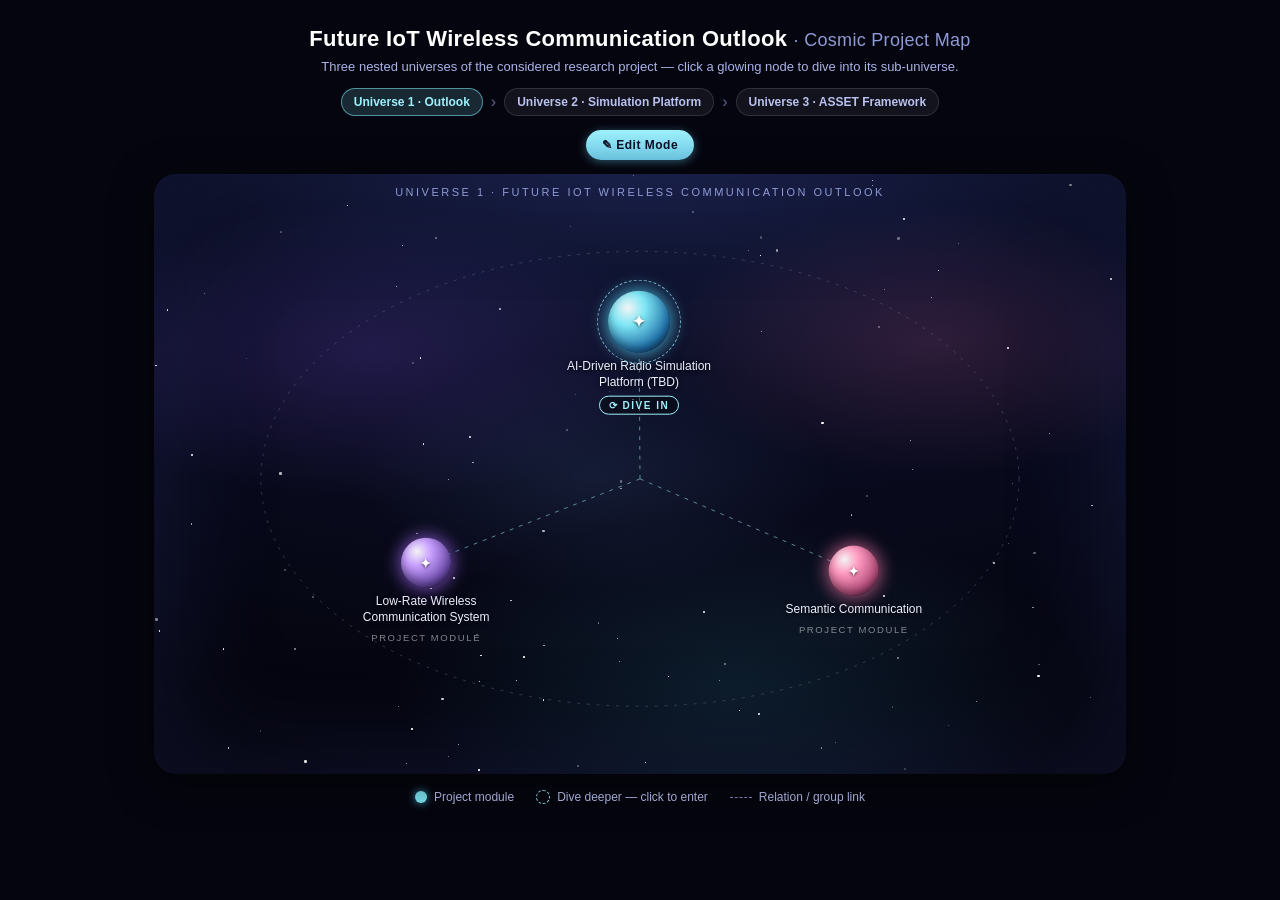
==== commit a04f8c69: "v1.2.2" ====
--- a/asset_cosmic_map.html
+++ b/asset_cosmic_map.html
@@ -220,7 +220,7 @@
         <div class="label">3DGS</div>
         <div class="tag">Module</div>
       </div>
-      <div class="node" data-id="b2" style="left:80%;top:31.2%;">
+      <div class="node" data-id="b2" style="left:80%;top:37.8%;">
         <div class="orb" style="--c1:#ff9ac0;--c2:#b04a78;--glow:rgba(255,120,170,.6);"><span class="mono">✦</span></div>
         <div class="label">UE5</div>
         <div class="tag">Module</div>
@@ -230,7 +230,7 @@
         <div class="label">Physical Phenomena Simulation</div>
         <div class="tag">Module</div>
       </div>
-      <div class="node" data-id="b4" style="left:80%;top:77.7%;">
+      <div class="node" data-id="b4" style="left:80%;top:71.2%;">
         <div class="orb" style="--c1:#ff9ac0;--c2:#b04a78;--glow:rgba(255,120,170,.6);"><span class="mono">✦</span></div>
         <div class="label">Measured-Data Calibration</div>
         <div class="tag">Module</div>
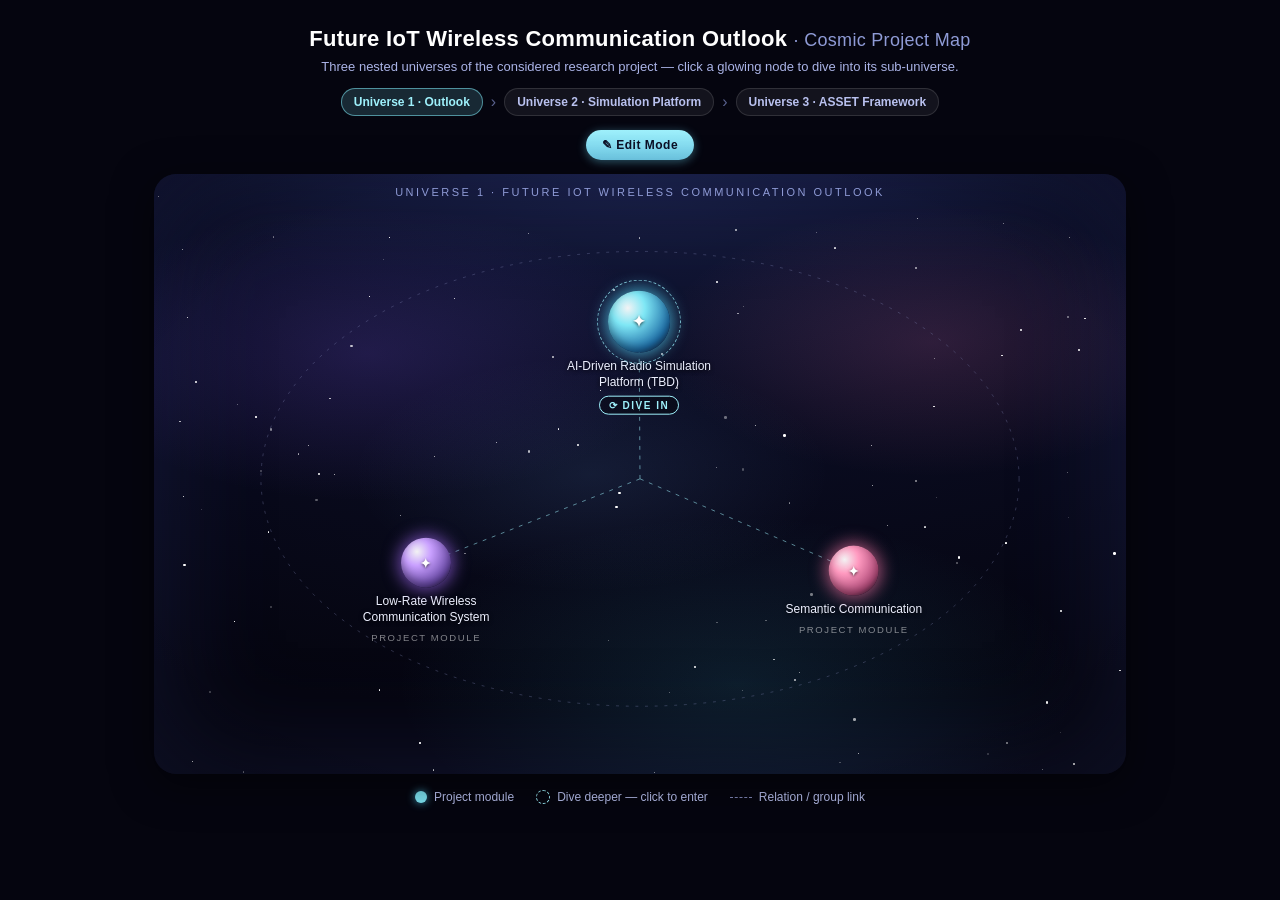
==== commit 3da8d1e0: "v1.2.3" ====
--- a/asset_cosmic_map.html
+++ b/asset_cosmic_map.html
@@ -88,6 +88,18 @@
 .inspector input[type=color]{width:34px;height:26px;padding:0;border:1px solid rgba(158,240,251,.4);border-radius:6px;background:transparent;cursor:pointer;}
 .inspector .ins-del{background:linear-gradient(180deg,#ff8ab8,#ff2a6d);color:#fff;border:none;border-radius:999px;padding:5px 12px;font-size:11px;font-weight:700;cursor:pointer;box-shadow:0 2px 8px rgba(255,42,109,.4);}
 .inspector #insLabel{font-weight:700;color:#9ef0fb;}
+
+.asset-tooltip{position:absolute;left:calc(100% + 12px);top:50%;transform:translateY(-50%) translateX(4px);
+  padding:6px 12px;background:rgba(8,12,30,.92);border:1px solid rgba(158,240,251,.35);border-radius:8px;
+  font-size:11px;font-weight:600;letter-spacing:1.2px;color:#9ef0fb;
+  text-shadow:0 0 8px rgba(158,240,251,.4);
+  box-shadow:0 0 14px rgba(158,240,251,.18),0 4px 18px rgba(0,0,0,.55);
+  max-width:240px;white-space:normal;text-align:left;line-height:1.45;
+  opacity:0;pointer-events:none;transition:opacity .25s ease,transform .25s ease;z-index:10;}
+.asset-tooltip.show{opacity:1;transform:translateY(-50%) translateX(0);}
+.asset-tooltip::before{content:'';position:absolute;top:50%;right:100%;margin-top:-6px;border:6px solid transparent;border-right-color:rgba(158,240,251,.35);}
+.asset-tooltip::after{content:'';position:absolute;top:50%;right:100%;margin-top:-5px;margin-right:1px;border:5px solid transparent;border-right-color:rgba(8,12,30,.92);}
+.node:hover,.asset-orb:hover{z-index:100;}
 
 .legend{display:flex;flex-wrap:wrap;gap:14px 22px;justify-content:center;margin-top:16px;font-size:12px;color:#b9c1ef;}
 .legend .li{display:flex;align-items:center;gap:7px;}
@@ -252,7 +264,7 @@
       </svg>
       <div class="gchip" data-id="chip3" style="left:62%;top:38.5%;--gc:#9ef0fb;">Part I</div>
       <div class="gchip" data-id="chip4" style="left:50%;top:80%;--gc:#ffd98a;">Part II</div>
-      <div class="node" data-id="tls" style="left:50.3%;top:57.5%;">
+      <div class="node" data-id="tls" style="left:50.3%;top:57.5%;" data-tooltip="PP_R">
         <div class="orb core" style="--c1:#7fe7f5;--c2:#1f6fa8;--glow:rgba(80,200,235,.7);"><span class="mono">✦</span></div>
         <div class="label">Transfer Learning Based Radio Simulation System</div>
         <div class="tag">System Core</div>
@@ -423,6 +435,9 @@
       var r=stage.getBoundingClientRect();
       dragState={el:t, startX:e.clientX, startY:e.clientY,
         baseL:parseFloat(t.style.left)||0, baseT:parseFloat(t.style.top)||0, rect:r, moved:false};
+      clearTimeout(tooltipTimer);
+      var tips=stage.querySelectorAll('.asset-tooltip.show');
+      for(var ti=0;ti<tips.length;ti++){ tips[ti].classList.remove('show'); }
       try{ t.setPointerCapture(e.pointerId); }catch(err){}
       e.preventDefault();
     }
@@ -633,6 +648,39 @@
       deselect();
     });
 
+    // ---- Hover tooltip for orbs (added assets + original nodes) ----
+    var tooltipTimer=null;
+    function getTooltip(el){
+      var tip=el.querySelector('.asset-tooltip');
+      if(!tip){
+        tip=document.createElement('div');
+        tip.className='asset-tooltip';
+        el.appendChild(tip);
+      }
+      return tip;
+    }
+    stage.addEventListener('mouseover', function(e){
+      var el=e.target.closest('.asset-orb, .node');
+      if(!el || !stage.contains(el)){ return; }
+      if(e.relatedTarget && el.contains(e.relatedTarget)){ return; }
+      var text=el.getAttribute('data-tooltip');
+      if(!text){ return; }
+      clearTimeout(tooltipTimer);
+      var tip=getTooltip(el);
+      tip.innerHTML=text;
+      tooltipTimer=setTimeout(function(){
+        if(!dragState){ tip.classList.add('show'); }
+      }, 2000);
+    });
+    stage.addEventListener('mouseout', function(e){
+      var el=e.target.closest('.asset-orb, .node');
+      if(!el){ return; }
+      if(e.relatedTarget && el.contains(e.relatedTarget)){ return; }
+      clearTimeout(tooltipTimer);
+      var tip=el.querySelector('.asset-tooltip');
+      if(tip){ tip.classList.remove('show'); }
+    });
+
     document.addEventListener('pointerdown', onDown);
     document.addEventListener('pointermove', onMove);
     document.addEventListener('pointerup', onUp);
